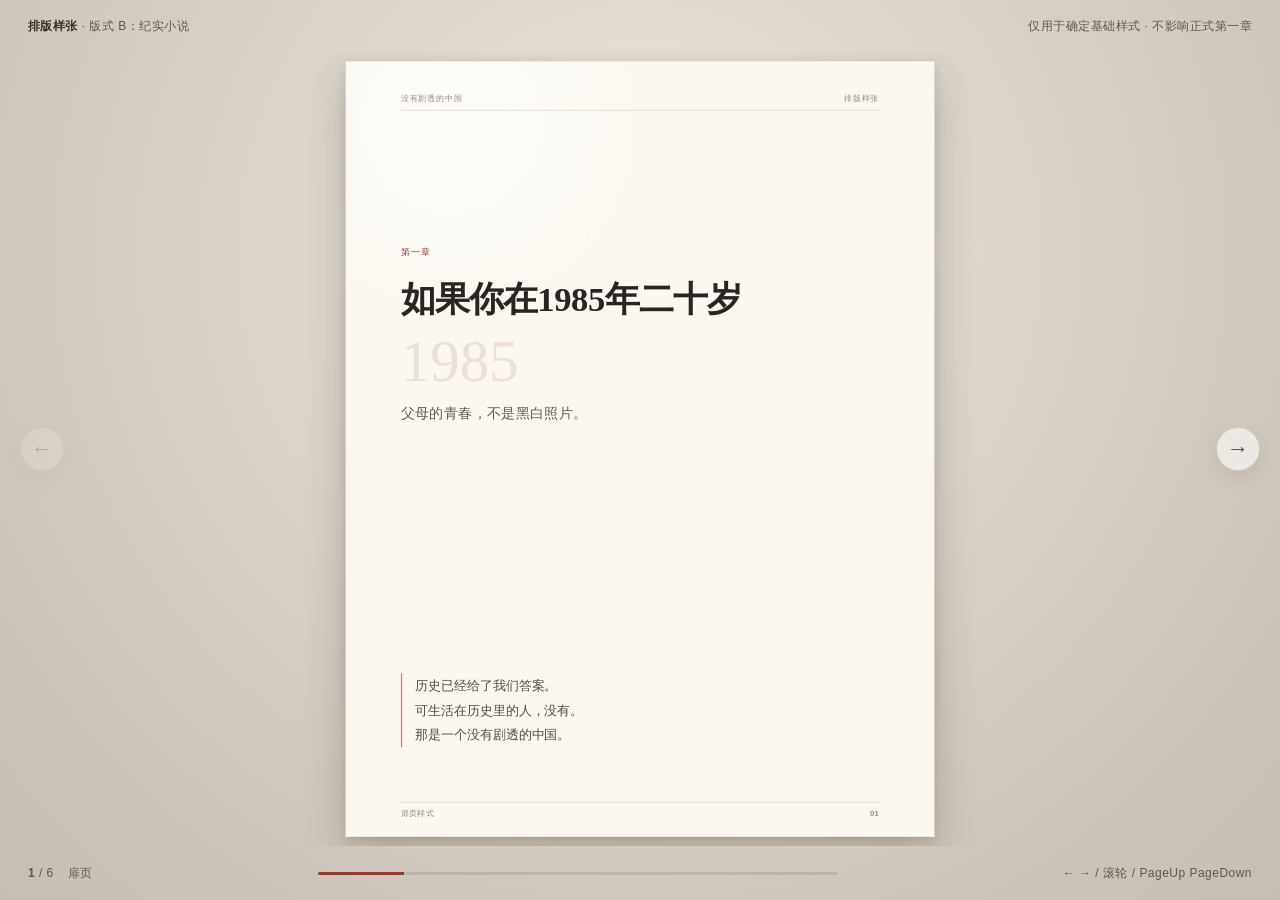
==== design/layout-lab/index.html @ 2b300974 "build six-page documentary-novel layout lab" ====
<!doctype html>
<html lang="zh-CN">
<head>
<meta charset="utf-8">
<meta name="viewport" content="width=device-width,initial-scale=1,viewport-fit=cover">
<title>排版样张｜没有剧透的中国</title>
<style>
:root{
  --canvas:#d5cec3;
  --paper:#fbf8f1;
  --ink:#292522;
  --muted:#81776e;
  --accent:#8f3f32;
  --line:#ddd3c6;
  --pw:820px;
  --ph:1080px;
  --scale:.76;
  --body:17.2px;
  --leading:1.84;
}
*{box-sizing:border-box}
html,body{margin:0;width:100%;height:100%;overflow:hidden}
body{
  background:radial-gradient(circle at 50% 28%,#ebe5dc 0,#d8d1c7 48%,#c5bdb2 100%);
  color:var(--ink);
  font-family:"Noto Serif SC","Source Han Serif SC","Songti SC","STSong",serif;
}
.lab{height:100%;display:grid;grid-template-rows:52px 1fr 54px}
.topbar,.bottombar{
  display:flex;align-items:center;justify-content:space-between;
  padding:0 28px;color:#5f564f;
  font-family:"Noto Sans SC","Microsoft YaHei",sans-serif;
  font-size:12px;letter-spacing:.04em;
}
.topbar b{color:#392f29;font-weight:600}
.stage{position:relative;display:flex;align-items:center;justify-content:center;overflow:hidden;min-height:0}
.sheet-scale{width:var(--pw);height:var(--ph);transform:scale(var(--scale));transform-origin:center center}
.sheet{position:relative;width:var(--pw);height:var(--ph)}
.page{
  display:none;position:absolute;inset:0;width:var(--pw);height:var(--ph);
  background:radial-gradient(circle at 18% 8%,rgba(255,255,255,.62),transparent 24%),var(--paper);
  border:1px solid rgba(120,94,67,.14);
  box-shadow:0 24px 55px rgba(46,36,25,.22),0 4px 12px rgba(46,36,25,.1);
  overflow:hidden
}
.page.active{display:block}
.page-head{
  position:absolute;left:76px;right:76px;top:44px;
  display:flex;justify-content:space-between;
  padding-bottom:9px;border-bottom:1px solid var(--line);
  color:#95897f;
  font-family:"Noto Sans SC","Microsoft YaHei",sans-serif;
  font-size:10.5px;letter-spacing:.12em
}
.page-foot{
  position:absolute;left:76px;right:76px;bottom:24px;
  display:flex;justify-content:space-between;
  padding-top:9px;border-top:1px solid var(--line);
  color:#91867d;
  font-family:"Noto Sans SC","Microsoft YaHei",sans-serif;
  font-size:10.5px;letter-spacing:.06em
}
.body{position:absolute;left:76px;right:76px;top:92px;bottom:58px;overflow:hidden}
.copy{font-size:var(--body);line-height:var(--leading);letter-spacing:.01em}
.copy p{margin:0 0 12px}.copy p.short{margin-bottom:6px}
.title-page .body{display:flex;flex-direction:column;justify-content:flex-start;padding-top:165px}
.book-kicker{font-family:"Noto Sans SC","Microsoft YaHei",sans-serif;font-size:12px;color:var(--accent);letter-spacing:.18em;margin-bottom:28px}
.title-page h1{margin:0;white-space:nowrap;font-size:48px;line-height:1.2;letter-spacing:-.01em;font-weight:700}
.title-page .year{margin-top:16px;font-family:Georgia,"Times New Roman",serif;font-size:82px;line-height:1;color:rgba(143,63,50,.13)}
.title-page .sub{margin-top:18px;font-size:20px;color:#625850}
.title-page .deck{margin-top:auto;margin-bottom:66px;max-width:31em;padding-left:18px;border-left:2px solid #b58a7f;font-size:18px;line-height:1.9;color:#544a43}
.scene-page .body{padding-top:92px}
.scene-no{font-family:"Noto Sans SC","Microsoft YaHei",sans-serif;font-size:10px;letter-spacing:.16em;color:#a08f82;margin-bottom:16px}
.scene-page h2{margin:0 0 32px;font-size:33px;line-height:1.25;font-weight:700}
.cont-page .body{padding-top:42px}.cont-page .copy{font-size:17.4px;line-height:1.88}
.note-page .body{display:grid;grid-template-columns:minmax(0,1fr) 205px;gap:34px;padding-top:34px}
.side-note{margin-top:66px;padding-left:16px;border-left:1.5px solid #bca797;color:#5d534b}
.side-note .label{font-family:"Noto Sans SC","Microsoft YaHei",sans-serif;font-size:9.5px;letter-spacing:.15em;color:#9b6a5b;margin-bottom:12px}
.side-note h3{margin:0 0 10px;font-size:17px;line-height:1.45}
.side-note p{margin:0 0 10px;font-size:12.5px;line-height:1.72}
.side-note .source{padding-top:9px;border-top:1px solid var(--line);color:#8a7d73;font-size:10px;line-height:1.6}
.photo-page .body{padding-top:30px}
.float-photo{float:right;width:44%;margin:56px 0 18px 28px}
.float-photo img{display:block;width:100%;max-height:360px;object-fit:cover;filter:saturate(.9) contrast(.98)}
.float-photo figcaption{margin-top:8px;font-family:"Noto Sans SC","Microsoft YaHei",sans-serif;font-size:9.7px;line-height:1.55;color:#80746b}
.photo-page .copy p{margin-bottom:11px}
.editorial-page .body{padding-top:28px}
.editorial-figure{float:right;width:43%;margin:64px 0 18px 28px}
.editorial-figure img{display:block;width:100%;max-height:405px;object-fit:cover}
.editorial-figure figcaption{margin-top:8px;font-family:"Noto Sans SC","Microsoft YaHei",sans-serif;font-size:9.7px;line-height:1.55;color:#80746b}
.editorial-page .copy strong{font-weight:700;color:#191613}
.nav{
  position:absolute;top:50%;transform:translateY(-50%);
  width:44px;height:44px;border-radius:50%;
  border:1px solid rgba(80,65,52,.18);
  background:rgba(255,255,255,.6);color:#574e47;font-size:22px;cursor:pointer;
  box-shadow:0 6px 18px rgba(54,43,32,.1)
}
.prev{left:20px}.next{right:20px}.nav:disabled{opacity:.25;cursor:default}
.progress{flex:1;max-width:520px;height:3px;margin:0 20px;background:rgba(85,72,60,.14);border-radius:9px;overflow:hidden}
.progress i{display:block;height:100%;width:16.66%;background:var(--accent);transition:width .25s ease}
.legend{display:flex;gap:14px;align-items:center}.legend span{white-space:nowrap}
@media(max-width:760px){
  .lab{grid-template-rows:42px 1fr 44px}
  .topbar,.bottombar{padding:0 12px}
  .legend span:last-child{display:none}
  .nav{width:36px;height:36px;top:auto;bottom:2px}
  .prev{left:12px}.next{right:12px}
}
</style>
</head>
<body>
<div class="lab">
  <div class="topbar">
    <div><b>排版样张</b> · 版式 B：纪实小说</div>
    <div>仅用于确定基础样式 · 不影响正式第一章</div>
  </div>
  <div class="stage">
    <button class="nav prev" id="prevBtn" aria-label="上一页">←</button>
    <div class="sheet-scale">
      <div class="sheet">

        <section class="page title-page active" data-page="1">
          <div class="page-head"><span>没有剧透的中国</span><span>排版样张</span></div>
          <div class="body">
            <div class="book-kicker">第一章</div>
            <h1>如果你在1985年二十岁</h1>
            <div class="year">1985</div>
            <div class="sub">父母的青春，不是黑白照片。</div>
            <div class="deck">历史已经给了我们答案。<br>可生活在历史里的人，没有。<br>那是一个没有剧透的中国。</div>
          </div>
          <div class="page-foot"><span>扉页样式</span><b>01</b></div>
        </section>

        <section class="page scene-page" data-page="2">
          <div class="page-head"><span>没有剧透的中国</span><span>第一章</span></div>
          <div class="body">
            <div class="scene-no">01 · SATURDAY MORNING</div>
            <h2>星期六早上七点</h2>
            <div class="copy">
              <p>1985年秋天的一个星期六，你被厨房里的声音吵醒。</p>
              <p>最先听见的是锅盖。水快烧开的时候，蒸汽把锅盖一下一下顶起来，发出很轻的“哒、哒”声。母亲在厨房里忙，父亲已经洗完脸，正蹲在门口给自行车后轮打气。</p>
              <p>你从床上坐起来，先看见的是父亲挂在椅背上的蓝色工作服，然后才想起今天没有课。</p>
              <p>你20岁，在本市一所大学读二年级。平时住宿舍，周末偶尔回家。所谓“家”，是父亲单位分的一套两间房。面积不大，却已经比你小时候宽敞不少。</p>
              <p>书桌上压着一本杂志，下面藏着小梅前几天写给你的信。你昨晚回来后读了两遍，睡觉前特意把它塞进大学英语课本里。</p>
              <p class="short">今天早上睁开眼，你第一件事竟然是看看那本书有没有被人动过。</p>
              <p class="short">还好，在原处。</p>
            </div>
          </div>
          <div class="page-foot"><span>场景起始页 · 标题下沉</span><b>02</b></div>
        </section>

        <section class="page cont-page" data-page="3">
          <div class="page-head"><span>星期六早上七点</span><span>第一章</span></div>
          <div class="body">
            <div class="copy">
              <p>吃早饭的时候，母亲问：“学校今天没活动？”</p>
              <p class="short">“下午有电影。”</p>
              <p class="short">父亲抬起头：“学校放的？”</p>
              <p class="short">“不是。跟同学去电影院。”</p>
              <p>母亲看了你一眼，没有追问。你低头喝粥，知道她大概已经猜到那个“同学”是谁。</p>
              <p>父亲却完全没注意这些。他正盘算另一件事：“你毕业还有两年多吧？”</p>
              <p class="short">“差不多。”</p>
              <p class="short">“那时候不知道能分到哪里。能留本市最好。”</p>
              <p class="short">你说：“还早呢。”</p>
              <p>父亲摇摇头：“早什么？分配是大事。你们学校不错，只要别自己瞎折腾，工作总归有的。”</p>
              <p>你没有接话。父亲说的“分配”，在你听来再普通不过。对一个1985年的普通大学生来说，毕业去向仍然强烈地嵌在国家计划、学校推荐和单位接收的体系里。</p>
              <p>所以你真正会担心的，通常不是“毕业后有没有工作”，而是：会去哪个城市、哪个行业、哪个单位。</p>
            </div>
          </div>
          <div class="page-foot"><span>连续正文页 · 无重复标题</span><b>03</b></div>
        </section>

        <section class="page note-page" data-page="4">
          <div class="page-head"><span>星期六早上七点</span><span>第一章</span></div>
          <div class="body">
            <div class="copy">
              <p>父亲吃完最后一口馒头，拎起帆布包准备出门。</p>
              <p class="short">你问：“今天不是星期六吗？”</p>
              <p class="short">“厂里有事。”</p>
              <p class="short">“加班？”</p>
              <p class="short">“过去看看。”</p>
              <p>他说得非常自然。你忽然想起来，小时候好像从来没有听父亲说过“换工作”。他在这家厂待了很多年，再过很多年，大概也还会在那里。</p>
              <p>你认识的不少叔叔阿姨都是这样：同一个厂、同一个医院、同一所学校，从二十几岁一直干到退休。</p>
              <p>这和你今天理解的一份工作不太一样。父亲去的不是一家随时可以辞职跳槽的“公司”。他去的是他的单位。</p>
              <p>单位给他发工资，也可能决定家里什么时候能改善住房；厂里有食堂、医务室、澡堂，小时候你甚至上过厂里的幼儿园。</p>
              <p>父亲这一辈子有很大一部分，被装在“单位”两个字里面。</p>
            </div>
            <aside class="side-note">
              <div class="label">时代旁注</div>
              <h3>“包分配”</h3>
              <p>1985年，高校毕业分配制度已经开始改革，但普通大学生的就业仍然主要处在计划、学校推荐与单位接收的体系里。</p>
              <p>真正的悬念通常不是“有没有工作”，而是会去哪里、进入什么单位。</p>
              <div class="source">旁注只解释正文读不懂的制度，不单独占一页。</div>
            </aside>
          </div>
          <div class="page-foot"><span>正文 + 时代旁注</span><b>04</b></div>
        </section>

        <section class="page photo-page" data-page="5">
          <div class="page-head"><span>建军的新自行车</span><span>第一章</span></div>
          <div class="body">
            <figure class="float-photo">
              <img src="../../assets/ch01/historical/bicyclists-1987.jpg" alt="1987年中国城市自行车人流">
              <figcaption>1987，中国城市自行车人流。GeorgeLouis / BeenAroundAWhile，CC BY-SA 3.0。作为80年代城市公共空间的视觉证据。</figcaption>
            </figure>
            <div class="copy">
              <p>上午十点多，你出门去书店。走到百货商店附近，有人在后面按了两下车铃。</p>
              <p class="short">“哎！”</p>
              <p>你回头，看见建军。你差一点没认出来。</p>
              <p>他骑着一辆很新的自行车，车漆亮得刺眼，后座上还捆着一个鼓鼓囊囊的旅行包。更显眼的是他的衣服。你记得上一次见他，他还穿一件洗得有点发白的蓝夹克，现在身上换成了一件深色外套，式样你在本地商店里很少见。</p>
              <p class="short">“新车？”你摸了摸车把。</p>
              <p class="short">“嗯。”</p>
              <p class="short">“哪来的？”</p>
              <p class="short">“买的呗。”</p>
              <p>他哈哈大笑，把车推到路边。你们进了一家小饭馆，坐下以后，他从旅行包里掏出一件女士上衣，让你摸面料。</p>
              <p class="short">“怎么样？”</p>
              <p class="short">“我又不穿这个。”</p>
              <p class="short">“你看样式。”</p>
              <p>样式确实比本地柜台上的衣服新。</p>
            </div>
          </div>
          <div class="page-foot"><span>正文 + 史料照片</span><b>05</b></div>
        </section>

        <section class="page editorial-page" data-page="6">
          <div class="page-head"><span>夜里十一点</span><span>第一章</span></div>
          <div class="body">
            <figure class="editorial-figure">
              <img src="../../assets/ch01/generated/four-paths-1985-v4.avif" alt="1985年夜读书桌与四种人生选择的场景复原图">
              <figcaption>场景复原图｜工作证、广州地址、夜大学材料、TOEFL与航空信。画面用于组织叙事，不是历史现场照片。</figcaption>
            </figure>
            <div class="copy">
              <p>回到房间以后，你把桌上的东西重新摆了一遍。</p>
              <p>最左边是父亲单位的工作证。旁边压着建军留给你的广州地址。小梅塞给你的夜大学材料被折成了三折。最右边是志强借给你的TOEFL资料和那封从美国寄回来的航空信。</p>
              <p>你盯着它们看了一会儿。</p>
              <p>它们其实没有任何关系。只是恰好在同一天，都摆到了你的桌上。</p>
              <p>可你忽然觉得，它们像四个方向。</p>
              <p><strong>工作证</strong>意味着一条父亲非常熟悉的路：毕业、进单位、工资、住房、结婚、慢慢过日子。</p>
              <p><strong>广州地址</strong>意味着另一种生活：市场、赚钱、不确定性，以及过去很少有人会主动选择的风险。</p>
              <p><strong>夜大学材料</strong>代表的是小梅的愿望：在一份已经稳定下来的生活里，再给自己争取一次改变的机会。</p>
              <p>而那本TOEFL资料和航空信，则把你的目光一下拉到了地图外面。</p>
              <p>你第一次意识到：过去很多年轻人的一生，更像一道已经预留了答案的填空题。现在，它开始变成一道选择题。</p>
            </div>
          </div>
          <div class="page-foot"><span>正文 + 编辑插图</span><b>06</b></div>
        </section>

      </div>
    </div>
    <button class="nav next" id="nextBtn" aria-label="下一页">→</button>
  </div>

  <div class="bottombar">
    <div class="legend"><span><b id="current">1</b> / 6</span><span id="pageName">扉页</span></div>
    <div class="progress"><i id="bar"></i></div>
    <div>← → / 滚轮 / PageUp PageDown</div>
  </div>
</div>

<script>
(()=>{
  const pages=[...document.querySelectorAll('.page')];
  const names=['扉页','场景起始页','普通连续正文页','正文 + 时代旁注','正文 + 史料照片','正文 + 编辑插图'];
  let i=0,lock=false;
  const cur=document.getElementById('current');
  const name=document.getElementById('pageName');
  const bar=document.getElementById('bar');
  const prev=document.getElementById('prevBtn');
  const next=document.getElementById('nextBtn');

  function fit(){
    const top=52,bottom=54,gap=18;
    const sx=(window.innerWidth-96)/820;
    const sy=(window.innerHeight-top-bottom-gap)/1080;
    document.documentElement.style.setProperty('--scale',Math.max(.25,Math.min(sx,sy,.9)));
  }
  function show(n){
    i=Math.max(0,Math.min(pages.length-1,n));
    pages.forEach((p,k)=>p.classList.toggle('active',k===i));
    cur.textContent=i+1;
    name.textContent=names[i];
    bar.style.width=((i+1)/pages.length*100)+'%';
    prev.disabled=i===0; next.disabled=i===pages.length-1;
  }
  prev.onclick=()=>show(i-1);
  next.onclick=()=>show(i+1);
  document.addEventListener('keydown',e=>{
    if(['ArrowRight','PageDown',' '].includes(e.key)){e.preventDefault();show(i+1)}
    if(['ArrowLeft','PageUp'].includes(e.key)){e.preventDefault();show(i-1)}
  });
  document.addEventListener('wheel',e=>{
    if(lock)return;lock=true;setTimeout(()=>lock=false,320);
    show(i+(e.deltaY>0?1:-1));
  },{passive:true});
  window.addEventListener('resize',fit);
  fit();show(0);
})();
</script>
</body>
</html>
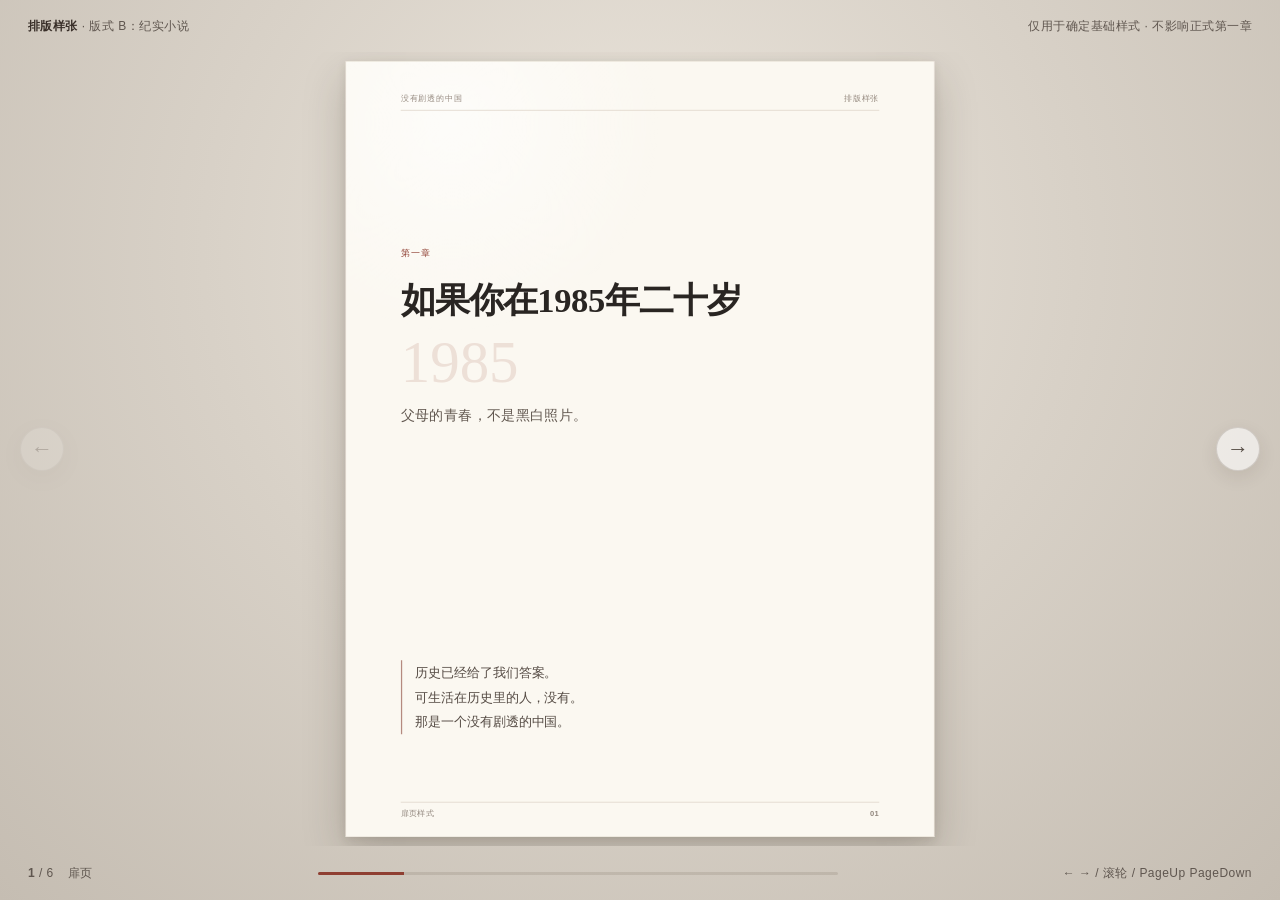
==== commit b6a122b6: "refine layout lab with fixed prose top and bottom lines" ====
--- a/design/layout-lab/index.html
+++ b/design/layout-lab/index.html
@@ -6,17 +6,17 @@
 <title>排版样张｜没有剧透的中国</title>
 <style>
 :root{
-  --canvas:#d5cec3;
   --paper:#fbf8f1;
   --ink:#292522;
-  --muted:#81776e;
   --accent:#8f3f32;
   --line:#ddd3c6;
   --pw:820px;
   --ph:1080px;
   --scale:.76;
-  --body:17.2px;
+  --body:17.3px;
   --leading:1.84;
+  --content-top:94px;
+  --content-bottom:76px;
 }
 *{box-sizing:border-box}
 html,body{margin:0;width:100%;height:100%;overflow:hidden}
@@ -30,7 +30,7 @@
   display:flex;align-items:center;justify-content:space-between;
   padding:0 28px;color:#5f564f;
   font-family:"Noto Sans SC","Microsoft YaHei",sans-serif;
-  font-size:12px;letter-spacing:.04em;
+  font-size:12px;letter-spacing:.04em
 }
 .topbar b{color:#392f29;font-weight:600}
 .stage{position:relative;display:flex;align-items:center;justify-content:center;overflow:hidden;min-height:0}
@@ -60,35 +60,122 @@
   font-family:"Noto Sans SC","Microsoft YaHei",sans-serif;
   font-size:10.5px;letter-spacing:.06em
 }
-.body{position:absolute;left:76px;right:76px;top:92px;bottom:58px;overflow:hidden}
-.copy{font-size:var(--body);line-height:var(--leading);letter-spacing:.01em}
-.copy p{margin:0 0 12px}.copy p.short{margin-bottom:6px}
-.title-page .body{display:flex;flex-direction:column;justify-content:flex-start;padding-top:165px}
-.book-kicker{font-family:"Noto Sans SC","Microsoft YaHei",sans-serif;font-size:12px;color:var(--accent);letter-spacing:.18em;margin-bottom:28px}
-.title-page h1{margin:0;white-space:nowrap;font-size:48px;line-height:1.2;letter-spacing:-.01em;font-weight:700}
-.title-page .year{margin-top:16px;font-family:Georgia,"Times New Roman",serif;font-size:82px;line-height:1;color:rgba(143,63,50,.13)}
+/* All prose pages share the same first-line and last-line box. */
+.body{
+  position:absolute;
+  left:76px;right:76px;
+  top:var(--content-top);
+  bottom:var(--content-bottom);
+  overflow:hidden
+}
+.copy{
+  font-size:var(--body);
+  line-height:var(--leading);
+  letter-spacing:.01em
+}
+.copy p{margin:0 0 11px}
+.copy p.short{margin-bottom:5px}
+
+/* 1. Title page is intentionally exceptional. */
+.title-page .body{
+  display:flex;flex-direction:column;justify-content:flex-start;
+  padding-top:165px
+}
+.book-kicker{
+  font-family:"Noto Sans SC","Microsoft YaHei",sans-serif;
+  font-size:12px;color:var(--accent);letter-spacing:.18em;margin-bottom:28px
+}
+.title-page h1{
+  margin:0;white-space:nowrap;
+  font-size:48px;line-height:1.2;letter-spacing:-.01em;font-weight:700
+}
+.title-page .year{
+  margin-top:16px;font-family:Georgia,"Times New Roman",serif;
+  font-size:82px;line-height:1;color:rgba(143,63,50,.13)
+}
 .title-page .sub{margin-top:18px;font-size:20px;color:#625850}
-.title-page .deck{margin-top:auto;margin-bottom:66px;max-width:31em;padding-left:18px;border-left:2px solid #b58a7f;font-size:18px;line-height:1.9;color:#544a43}
-.scene-page .body{padding-top:92px}
-.scene-no{font-family:"Noto Sans SC","Microsoft YaHei",sans-serif;font-size:10px;letter-spacing:.16em;color:#a08f82;margin-bottom:16px}
-.scene-page h2{margin:0 0 32px;font-size:33px;line-height:1.25;font-weight:700}
-.cont-page .body{padding-top:42px}.cont-page .copy{font-size:17.4px;line-height:1.88}
-.note-page .body{display:grid;grid-template-columns:minmax(0,1fr) 205px;gap:34px;padding-top:34px}
-.side-note{margin-top:66px;padding-left:16px;border-left:1.5px solid #bca797;color:#5d534b}
-.side-note .label{font-family:"Noto Sans SC","Microsoft YaHei",sans-serif;font-size:9.5px;letter-spacing:.15em;color:#9b6a5b;margin-bottom:12px}
-.side-note h3{margin:0 0 10px;font-size:17px;line-height:1.45}
-.side-note p{margin:0 0 10px;font-size:12.5px;line-height:1.72}
-.side-note .source{padding-top:9px;border-top:1px solid var(--line);color:#8a7d73;font-size:10px;line-height:1.6}
-.photo-page .body{padding-top:30px}
-.float-photo{float:right;width:44%;margin:56px 0 18px 28px}
-.float-photo img{display:block;width:100%;max-height:360px;object-fit:cover;filter:saturate(.9) contrast(.98)}
-.float-photo figcaption{margin-top:8px;font-family:"Noto Sans SC","Microsoft YaHei",sans-serif;font-size:9.7px;line-height:1.55;color:#80746b}
-.photo-page .copy p{margin-bottom:11px}
-.editorial-page .body{padding-top:28px}
-.editorial-figure{float:right;width:43%;margin:64px 0 18px 28px}
-.editorial-figure img{display:block;width:100%;max-height:405px;object-fit:cover}
-.editorial-figure figcaption{margin-top:8px;font-family:"Noto Sans SC","Microsoft YaHei",sans-serif;font-size:9.7px;line-height:1.55;color:#80746b}
-.editorial-page .copy strong{font-weight:700;color:#191613}
+.title-page .deck{
+  margin-top:auto;margin-bottom:66px;max-width:31em;
+  padding-left:18px;border-left:2px solid #b58a7f;
+  font-size:18px;line-height:1.9;color:#544a43
+}
+
+/* 2. Scene opener: title sinks; ONLY title-to-copy gap is intentionally generous. */
+.scene-page .body{padding-top:82px}
+.scene-no{
+  font-family:"Noto Sans SC","Microsoft YaHei",sans-serif;
+  font-size:10px;letter-spacing:.16em;color:#a08f82;margin-bottom:15px
+}
+.scene-page h2{
+  margin:0 0 48px;
+  font-size:33px;line-height:1.25;font-weight:700
+}
+
+/* 3. Continuous prose starts immediately at the common first-line. */
+.cont-page .body{padding-top:0}
+.cont-page .copy{font-size:17.35px;line-height:1.85}
+
+/* 4. Notes live at the bottom of the outer rail, never floating mid-page. */
+.note-page .body{
+  display:grid;
+  grid-template-columns:minmax(0,1fr) 205px;
+  gap:34px
+}
+.note-main{min-width:0}
+.note-rail{
+  height:100%;
+  display:flex;
+  flex-direction:column;
+  justify-content:flex-end
+}
+.side-note{
+  padding-top:13px;
+  border-top:1px solid #bca797;
+  color:#5d534b
+}
+.side-note .label{
+  font-family:"Noto Sans SC","Microsoft YaHei",sans-serif;
+  font-size:9px;letter-spacing:.15em;color:#9b6a5b;margin-bottom:9px
+}
+.side-note h3{margin:0 0 9px;font-size:16px;line-height:1.45}
+.side-note p{margin:0 0 8px;font-size:12px;line-height:1.68}
+.side-note .source{
+  color:#8a7d73;font-size:9.7px;line-height:1.58
+}
+
+/* 5. Historical image grows inside prose, while prose still uses the full page height. */
+.photo-page .body{padding-top:0}
+.float-photo{float:right;width:43%;margin:48px 0 18px 28px}
+.float-photo img{
+  display:block;width:100%;max-height:350px;object-fit:cover;
+  filter:saturate(.9) contrast(.98)
+}
+.float-photo figcaption{
+  margin-top:8px;
+  font-family:"Noto Sans SC","Microsoft YaHei",sans-serif;
+  font-size:9.6px;line-height:1.55;color:#80746b
+}
+.photo-page .copy p{margin-bottom:10px}
+
+/* 6. Editorial illustration follows the same rule. */
+.editorial-page .body{padding-top:0}
+.editorial-figure{float:right;width:42%;margin:48px 0 18px 28px}
+.editorial-figure img{
+  display:block;width:100%;max-height:385px;object-fit:cover;
+  background:#eee7dc
+}
+.editorial-figure figcaption{
+  margin-top:8px;
+  font-family:"Noto Sans SC","Microsoft YaHei",sans-serif;
+  font-size:9.6px;line-height:1.55;color:#80746b
+}
+/* Keywords get a small breathing space from surrounding text. */
+.keyword{
+  font-weight:700;color:#191613;
+  margin:0 .16em;
+  letter-spacing:.015em
+}
+
 .nav{
   position:absolute;top:50%;transform:translateY(-50%);
   width:44px;height:44px;border-radius:50%;
@@ -97,7 +184,10 @@
   box-shadow:0 6px 18px rgba(54,43,32,.1)
 }
 .prev{left:20px}.next{right:20px}.nav:disabled{opacity:.25;cursor:default}
-.progress{flex:1;max-width:520px;height:3px;margin:0 20px;background:rgba(85,72,60,.14);border-radius:9px;overflow:hidden}
+.progress{
+  flex:1;max-width:520px;height:3px;margin:0 20px;
+  background:rgba(85,72,60,.14);border-radius:9px;overflow:hidden
+}
 .progress i{display:block;height:100%;width:16.66%;background:var(--accent);transition:width .25s ease}
 .legend{display:flex;gap:14px;align-items:center}.legend span{white-space:nowrap}
 @media(max-width:760px){
@@ -133,118 +223,149 @@
         </section>
 
         <section class="page scene-page" data-page="2">
-          <div class="page-head"><span>没有剧透的中国</span><span>第一章</span></div>
-          <div class="body">
-            <div class="scene-no">01 · SATURDAY MORNING</div>
-            <h2>星期六早上七点</h2>
-            <div class="copy">
-              <p>1985年秋天的一个星期六，你被厨房里的声音吵醒。</p>
-              <p>最先听见的是锅盖。水快烧开的时候，蒸汽把锅盖一下一下顶起来，发出很轻的“哒、哒”声。母亲在厨房里忙，父亲已经洗完脸，正蹲在门口给自行车后轮打气。</p>
-              <p>你从床上坐起来，先看见的是父亲挂在椅背上的蓝色工作服，然后才想起今天没有课。</p>
-              <p>你20岁，在本市一所大学读二年级。平时住宿舍，周末偶尔回家。所谓“家”，是父亲单位分的一套两间房。面积不大，却已经比你小时候宽敞不少。</p>
-              <p>书桌上压着一本杂志，下面藏着小梅前几天写给你的信。你昨晚回来后读了两遍，睡觉前特意把它塞进大学英语课本里。</p>
-              <p class="short">今天早上睁开眼，你第一件事竟然是看看那本书有没有被人动过。</p>
-              <p class="short">还好，在原处。</p>
-            </div>
-          </div>
-          <div class="page-foot"><span>场景起始页 · 标题下沉</span><b>02</b></div>
-        </section>
+  <div class="page-head"><span>没有剧透的中国</span><span>第一章</span></div>
+  <div class="body">
+    <div class="scene-no">01 · SATURDAY MORNING</div>
+    <h2>星期六早上七点</h2>
+    <div class="copy">
+      <p>1985年秋天的一个星期六，你被厨房里的声音吵醒。</p>
+      <p>最先听见的是锅盖。水快烧开的时候，蒸汽把锅盖一下一下顶起来，发出很轻的“哒、哒”声。母亲在厨房里忙，父亲已经洗完脸，正蹲在门口给自行车后轮打气。</p>
+      <p>你从床上坐起来，先看见的是父亲挂在椅背上的蓝色工作服，然后才想起今天没有课。</p>
+      <p>你20岁，在本市一所大学读二年级。平时住宿舍，周末偶尔回家。所谓“家”，是父亲单位分的一套两间房。面积不大，却已经比你小时候宽敞不少。你和妹妹过去睡一间，父母睡另一间；妹妹去年去外地上学以后，那间屋子终于大部分时间归你使用，可母亲还是会进去晾衣服、放被子，父亲找东西时也从不敲门。</p>
+      <p>因此它还不能算真正属于你。</p>
+      <p>书桌上压着一本杂志，下面藏着小梅前几天写给你的信。你昨晚回来后读了两遍，睡觉前特意把它塞进大学英语课本里。</p>
+      <p>今天早上睁开眼，你第一件事竟然是看看那本书有没有被人动过。</p>
+      <p class="short">还好，在原处。</p>
+      <p>吃早饭的时候，母亲问：“学校今天没活动？”</p>
+      <p class="short">“下午有电影。”</p>
+      <p class="short">父亲抬起头：“学校放的？”</p>
+      <p class="short">“不是。跟同学去电影院。”</p>
+    </div>
+  </div>
+  <div class="page-foot"><span>场景起始页 · 标题下方留白，正文到统一末行</span><b>02</b></div>
+</section>
 
         <section class="page cont-page" data-page="3">
-          <div class="page-head"><span>星期六早上七点</span><span>第一章</span></div>
-          <div class="body">
-            <div class="copy">
-              <p>吃早饭的时候，母亲问：“学校今天没活动？”</p>
-              <p class="short">“下午有电影。”</p>
-              <p class="short">父亲抬起头：“学校放的？”</p>
-              <p class="short">“不是。跟同学去电影院。”</p>
-              <p>母亲看了你一眼，没有追问。你低头喝粥，知道她大概已经猜到那个“同学”是谁。</p>
-              <p>父亲却完全没注意这些。他正盘算另一件事：“你毕业还有两年多吧？”</p>
-              <p class="short">“差不多。”</p>
-              <p class="short">“那时候不知道能分到哪里。能留本市最好。”</p>
-              <p class="short">你说：“还早呢。”</p>
-              <p>父亲摇摇头：“早什么？分配是大事。你们学校不错，只要别自己瞎折腾，工作总归有的。”</p>
-              <p>你没有接话。父亲说的“分配”，在你听来再普通不过。对一个1985年的普通大学生来说，毕业去向仍然强烈地嵌在国家计划、学校推荐和单位接收的体系里。</p>
-              <p>所以你真正会担心的，通常不是“毕业后有没有工作”，而是：会去哪个城市、哪个行业、哪个单位。</p>
-            </div>
-          </div>
-          <div class="page-foot"><span>连续正文页 · 无重复标题</span><b>03</b></div>
-        </section>
+  <div class="page-head"><span>星期六早上七点</span><span>第一章</span></div>
+  <div class="body">
+    <div class="copy">
+      <p>母亲看了你一眼，没有追问。你低头喝粥，知道她大概已经猜到那个“同学”是谁。</p>
+      <p>父亲却完全没注意这些。他正盘算另一件事：“你毕业还有两年多吧？”</p>
+      <p class="short">“差不多。”</p>
+      <p class="short">“那时候不知道能分到哪里。能留本市最好。”</p>
+      <p class="short">你说：“还早呢。”</p>
+      <p>父亲摇摇头：“早什么？分配是大事。你们学校不错，只要别自己瞎折腾，工作总归有的。”</p>
+      <p>你没有接话。</p>
+      <p>父亲说的“分配”，在你听来再普通不过。1985年，高校毕业生分配制度已经开始改革；但对你这样的普通大学生来说，就业仍然强烈地嵌在国家计划、学校推荐和单位接收的体系里。今天熟悉的招聘网站、简历海投、秋招春招，还不是你理解毕业去向的主要方式。</p>
+      <p>所以你真正会担心的，通常不是“毕业后有没有工作”，而是：会去哪个城市、哪个行业、哪个单位。</p>
+      <p>父亲吃完最后一口馒头，拎起帆布包准备出门。</p>
+      <p class="short">你问：“今天不是星期六吗？”</p>
+      <p class="short">“厂里有事。”</p>
+      <p class="short">“加班？”</p>
+      <p class="short">“过去看看。”</p>
+      <p>他说得非常自然。你忽然想起来，小时候好像从来没有听父亲说过“换工作”。他在这家厂待了很多年，再过很多年，大概也还会在那里。</p>
+      <p>你认识的不少叔叔阿姨都是这样：同一个厂、同一个医院、同一所学校，从二十几岁一直干到退休。</p>
+      <p>这和你今天理解的一份工作不太一样。</p>
+    </div>
+  </div>
+  <div class="page-foot"><span>连续正文页 · 固定首行与末行</span><b>03</b></div>
+</section>
 
         <section class="page note-page" data-page="4">
-          <div class="page-head"><span>星期六早上七点</span><span>第一章</span></div>
-          <div class="body">
-            <div class="copy">
-              <p>父亲吃完最后一口馒头，拎起帆布包准备出门。</p>
-              <p class="short">你问：“今天不是星期六吗？”</p>
-              <p class="short">“厂里有事。”</p>
-              <p class="short">“加班？”</p>
-              <p class="short">“过去看看。”</p>
-              <p>他说得非常自然。你忽然想起来，小时候好像从来没有听父亲说过“换工作”。他在这家厂待了很多年，再过很多年，大概也还会在那里。</p>
-              <p>你认识的不少叔叔阿姨都是这样：同一个厂、同一个医院、同一所学校，从二十几岁一直干到退休。</p>
-              <p>这和你今天理解的一份工作不太一样。父亲去的不是一家随时可以辞职跳槽的“公司”。他去的是他的单位。</p>
-              <p>单位给他发工资，也可能决定家里什么时候能改善住房；厂里有食堂、医务室、澡堂，小时候你甚至上过厂里的幼儿园。</p>
-              <p>父亲这一辈子有很大一部分，被装在“单位”两个字里面。</p>
-            </div>
-            <aside class="side-note">
-              <div class="label">时代旁注</div>
-              <h3>“包分配”</h3>
-              <p>1985年，高校毕业分配制度已经开始改革，但普通大学生的就业仍然主要处在计划、学校推荐与单位接收的体系里。</p>
-              <p>真正的悬念通常不是“有没有工作”，而是会去哪里、进入什么单位。</p>
-              <div class="source">旁注只解释正文读不懂的制度，不单独占一页。</div>
-            </aside>
-          </div>
-          <div class="page-foot"><span>正文 + 时代旁注</span><b>04</b></div>
-        </section>
+  <div class="page-head"><span>星期六早上七点</span><span>第一章</span></div>
+  <div class="body">
+    <div class="note-main copy">
+      <p>父亲去的不是一家随时可以辞职跳槽的“公司”。</p>
+      <p>他去的是他的单位。</p>
+      <p>单位给他发工资，也可能决定家里什么时候能改善住房；厂里有食堂、医务室、澡堂，小时候你甚至上过厂里的幼儿园。逢年过节发什么东西，谁家孩子招工，谁准备结婚，谁在排队等房子，很多事情都和这一个组织发生联系。</p>
+      <p>父亲这一辈子有很大一部分，被装在“单位”两个字里面。</p>
+      <p>所以当他说“有个好单位比什么都强”时，他想的并不仅仅是每个月那几十块钱工资。</p>
+      <p>他想的是一整套可以看见的未来。</p>
+      <p>而你还没有意识到，再过几年，这句话会越来越频繁地被年轻人质疑。</p>
+      <p>上午十点多，你出门去书店。</p>
+      <p>走到百货商店附近，有人在后面按了两下车铃。</p>
+      <p class="short">“哎！”</p>
+      <p>你回头，看见建军。你差一点没认出来。</p>
+      <p>他骑着一辆很新的自行车，车漆亮得刺眼，后座上还捆着一个鼓鼓囊囊的旅行包。更显眼的是他的衣服。你记得上一次见他，他还穿一件洗得有点发白的蓝夹克，现在身上换成了一件深色外套，式样你在本地商店里很少见。</p>
+      <p class="short">“新车？”你摸了摸车把。</p>
+      <p class="short">“嗯。”</p>
+      <p class="short">“哪来的？”</p>
+      <p class="short">“买的呗。”</p>
+    </div>
+    <div class="note-rail">
+      <aside class="side-note">
+        <div class="label">时代旁注</div>
+        <h3>“包分配”</h3>
+        <p>1985年，高校毕业分配制度已经开始改革，但普通大学生的就业仍主要处在计划、学校推荐与单位接收体系里。</p>
+        <p>真正的悬念通常不是“有没有工作”，而是会去哪里、进入什么单位。</p>
+        <div class="source">旁注固定贴底；若同页有多个旁注，则从底部向上叠放，空白留在上方。</div>
+      </aside>
+    </div>
+  </div>
+  <div class="page-foot"><span>正文 + 底部旁注</span><b>04</b></div>
+</section>
 
         <section class="page photo-page" data-page="5">
-          <div class="page-head"><span>建军的新自行车</span><span>第一章</span></div>
-          <div class="body">
-            <figure class="float-photo">
-              <img src="../../assets/ch01/historical/bicyclists-1987.jpg" alt="1987年中国城市自行车人流">
-              <figcaption>1987，中国城市自行车人流。GeorgeLouis / BeenAroundAWhile，CC BY-SA 3.0。作为80年代城市公共空间的视觉证据。</figcaption>
-            </figure>
-            <div class="copy">
-              <p>上午十点多，你出门去书店。走到百货商店附近，有人在后面按了两下车铃。</p>
-              <p class="short">“哎！”</p>
-              <p>你回头，看见建军。你差一点没认出来。</p>
-              <p>他骑着一辆很新的自行车，车漆亮得刺眼，后座上还捆着一个鼓鼓囊囊的旅行包。更显眼的是他的衣服。你记得上一次见他，他还穿一件洗得有点发白的蓝夹克，现在身上换成了一件深色外套，式样你在本地商店里很少见。</p>
-              <p class="short">“新车？”你摸了摸车把。</p>
-              <p class="short">“嗯。”</p>
-              <p class="short">“哪来的？”</p>
-              <p class="short">“买的呗。”</p>
-              <p>他哈哈大笑，把车推到路边。你们进了一家小饭馆，坐下以后，他从旅行包里掏出一件女士上衣，让你摸面料。</p>
-              <p class="short">“怎么样？”</p>
-              <p class="short">“我又不穿这个。”</p>
-              <p class="short">“你看样式。”</p>
-              <p>样式确实比本地柜台上的衣服新。</p>
-            </div>
-          </div>
-          <div class="page-foot"><span>正文 + 史料照片</span><b>05</b></div>
-        </section>
+  <div class="page-head"><span>建军的新自行车</span><span>第一章</span></div>
+  <div class="body">
+    <figure class="float-photo">
+      <img src="../../assets/ch01/historical/bicyclists-1987.jpg" alt="1987年中国城市自行车人流">
+      <figcaption>1987，中国城市自行车人流。GeorgeLouis / BeenAroundAWhile，CC BY-SA 3.0。作为80年代城市公共空间的视觉证据。</figcaption>
+    </figure>
+    <div class="copy">
+      <p>他哈哈大笑，把车推到路边。你们进了一家小饭馆，坐下以后，他从旅行包里掏出一件女士上衣，让你摸面料。</p>
+      <p class="short">“怎么样？”</p>
+      <p class="short">“我又不穿这个。”</p>
+      <p class="short">“你看样式。”</p>
+      <p>样式确实比本地柜台上的衣服新。</p>
+      <p>“广州那边这种东西多得很。”他说，“拿回来就有人要。”</p>
+      <p class="short">“你最近总去广州？”</p>
+      <p class="short">“去过两次。下一次说不定去深圳。”</p>
+      <p>你第一次认真听他说“深圳”。这个地名你当然知道，但它在你脑子里还不是后来那座高楼密布的城市。它更像报纸上的一个词，一个很远、很热、听说“政策不一样”的地方。</p>
+      <p class="short">你问：“真能挣很多？”</p>
+      <p>建军夹起一口菜：“够花。”</p>
+      <p class="short">“到底多少？”</p>
+      <p>他还是不说。</p>
+      <p class="short">“怕我借钱？”</p>
+      <p>“不是。”他笑了一下，过了一会儿却忽然认真起来，“其实我也不知道能干多久。”</p>
+      <p class="short">“什么意思？”</p>
+      <p>“今天让你卖，明天呢？谁知道。货会不会压手里，钱能不能回来，也没人管你。你以为我不怕？”</p>
+      <p>这句话让你有点意外。从他那辆新自行车和那件漂亮夹克上，你看到的是一个突然发了财的老同学。可他自己看到的，是一种你父亲绝不会接受的生活：这个月可能挣很多，下个月也许一分钱没有。</p>
+      <p class="short">“那你还干？”</p>
+      <p class="short">“有钱挣为什么不干？”</p>
+    </div>
+  </div>
+  <div class="page-foot"><span>正文 + 史料照片 · 同一末行</span><b>05</b></div>
+</section>
 
         <section class="page editorial-page" data-page="6">
-          <div class="page-head"><span>夜里十一点</span><span>第一章</span></div>
-          <div class="body">
-            <figure class="editorial-figure">
-              <img src="../../assets/ch01/generated/four-paths-1985-v4.avif" alt="1985年夜读书桌与四种人生选择的场景复原图">
-              <figcaption>场景复原图｜工作证、广州地址、夜大学材料、TOEFL与航空信。画面用于组织叙事，不是历史现场照片。</figcaption>
-            </figure>
-            <div class="copy">
-              <p>回到房间以后，你把桌上的东西重新摆了一遍。</p>
-              <p>最左边是父亲单位的工作证。旁边压着建军留给你的广州地址。小梅塞给你的夜大学材料被折成了三折。最右边是志强借给你的TOEFL资料和那封从美国寄回来的航空信。</p>
-              <p>你盯着它们看了一会儿。</p>
-              <p>它们其实没有任何关系。只是恰好在同一天，都摆到了你的桌上。</p>
-              <p>可你忽然觉得，它们像四个方向。</p>
-              <p><strong>工作证</strong>意味着一条父亲非常熟悉的路：毕业、进单位、工资、住房、结婚、慢慢过日子。</p>
-              <p><strong>广州地址</strong>意味着另一种生活：市场、赚钱、不确定性，以及过去很少有人会主动选择的风险。</p>
-              <p><strong>夜大学材料</strong>代表的是小梅的愿望：在一份已经稳定下来的生活里，再给自己争取一次改变的机会。</p>
-              <p>而那本TOEFL资料和航空信，则把你的目光一下拉到了地图外面。</p>
-              <p>你第一次意识到：过去很多年轻人的一生，更像一道已经预留了答案的填空题。现在，它开始变成一道选择题。</p>
-            </div>
-          </div>
-          <div class="page-foot"><span>正文 + 编辑插图</span><b>06</b></div>
-        </section>
+  <div class="page-head"><span>夜里十一点</span><span>第一章</span></div>
+  <div class="body">
+    <figure class="editorial-figure">
+      <img src="../../assets/ch01/generated/four-paths-1985-v4.avif" alt="1985年夜读书桌与四种人生选择的场景复原图">
+      <figcaption>场景复原图｜工作证、广州地址、夜大学材料、TOEFL与航空信。画面用于组织叙事，不是历史现场照片。</figcaption>
+    </figure>
+    <div class="copy">
+      <p>回到房间以后，你把桌上的东西重新摆了一遍。</p>
+      <p>最左边是父亲单位的工作证。旁边压着建军留给你的广州地址。小梅塞给你的夜大学材料被折成了三折。最右边是志强借给你的TOEFL资料和那封从美国寄回来的航空信。</p>
+      <p>你盯着它们看了一会儿。</p>
+      <p>它们其实没有任何关系。只是恰好在同一天，都摆到了你的桌上。</p>
+      <p>可你忽然觉得，它们像四个方向。</p>
+      <p><strong class="keyword">工作证</strong>意味着一条父亲非常熟悉的路：毕业、进单位、工资、住房、结婚、慢慢过日子。</p>
+      <p><strong class="keyword">广州地址</strong>意味着另一种生活：市场、赚钱、不确定性，以及过去很少有人会主动选择的风险。</p>
+      <p><strong class="keyword">夜大学材料</strong>代表的是小梅的愿望：在一份已经稳定下来的生活里，再给自己争取一次改变的机会。</p>
+      <p>而那本<strong class="keyword">TOEFL资料和航空信</strong>，则把你的目光一下拉到了地图外面。</p>
+      <p>你原来并不觉得这是什么问题。两年前考上大学的时候，父亲很高兴，亲戚也说你“以后不用愁了”。你自己也是这样想的。</p>
+      <p>大学毕业以后自然会有一个去处，然后工作、结婚、分房，像周围的大多数成年人一样生活。</p>
+      <p>那是一张已经画好了大致路线的地图。</p>
+      <p>可是现在，地图外面好像突然多出了很多地方。</p>
+      <p>广州。深圳。美国。</p>
+      <p>甚至还有一种更难说清楚的东西——按照自己的想法生活。</p>
+      <p>你第一次意识到：过去很多年轻人的一生，更像一道已经预留了答案的填空题。现在，它开始变成一道选择题。</p>
+    </div>
+  </div>
+  <div class="page-foot"><span>正文 + 编辑插图 · 关键词留白</span><b>06</b></div>
+</section>
 
       </div>
     </div>
@@ -261,7 +382,7 @@
 <script>
 (()=>{
   const pages=[...document.querySelectorAll('.page')];
-  const names=['扉页','场景起始页','普通连续正文页','正文 + 时代旁注','正文 + 史料照片','正文 + 编辑插图'];
+  const names=['扉页','场景起始页','连续正文页','正文 + 底部旁注','正文 + 史料照片','正文 + 编辑插图'];
   let i=0,lock=false;
   const cur=document.getElementById('current');
   const name=document.getElementById('pageName');
